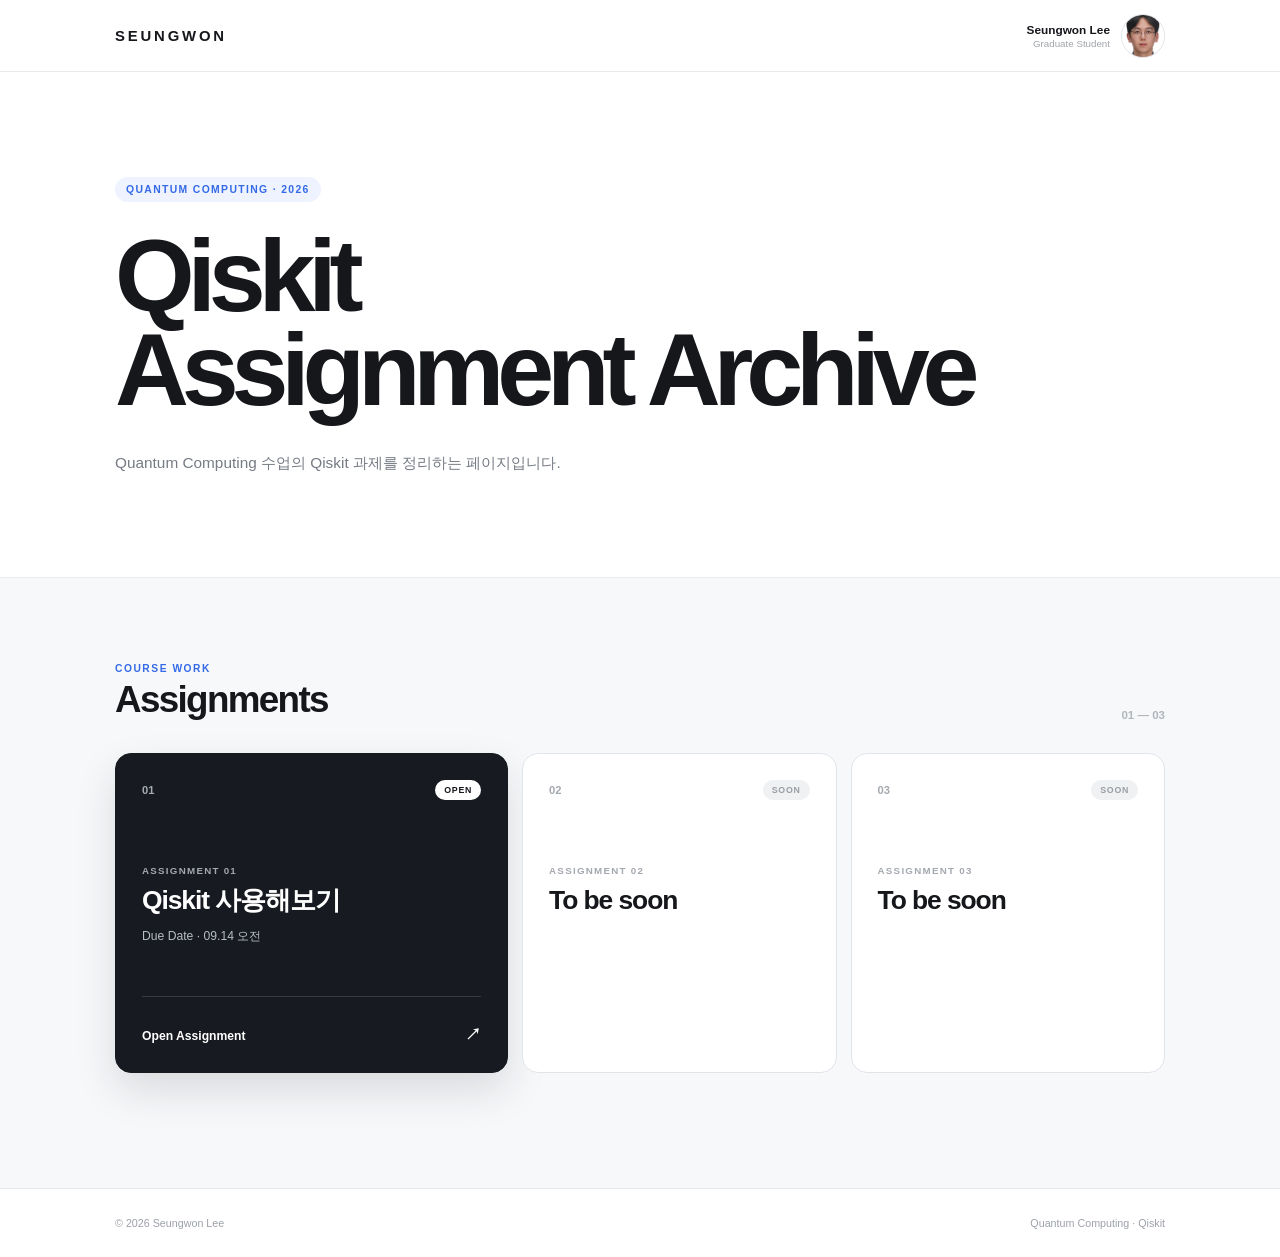
==== index.html @ e319494d "Add Qiskit assignment" ====
<!DOCTYPE html>
<html lang="ko">

<head>
    <meta charset="UTF-8">
    <meta name="viewport" content="width=device-width, initial-scale=1.0">

    <title>Seungwon Lee | Qiskit Assignment</title>

    <link rel="stylesheet" href="style.css">
</head>

<body>

<header class="header">

    <div class="header-inner">

        <a href="#" class="logo">
            SEUNGWON
        </a>

        <div class="mini-profile">

            <div class="mini-profile-text">
                <strong>Seungwon Lee</strong>
                <span>Graduate Student</span>
            </div>

            <img
                src="images/profile.jpg"
                alt="Seungwon Lee"
            >

        </div>

    </div>

</header>


<main>

    <!-- HERO -->

    <section class="hero">

        <div class="container">

            <div class="hero-badge">
                QUANTUM COMPUTING · 2026
            </div>

            <h1>
                Qiskit<br>
                Assignment Archive
            </h1>

            <p class="hero-description">
                Quantum Computing 수업의 Qiskit 과제를 정리하는 페이지입니다.
            </p>

        </div>

    </section>


    <!-- ASSIGNMENTS -->

    <section class="assignments">

        <div class="container">

            <div class="section-title">

                <div>
                    <p>COURSE WORK</p>
                    <h2>Assignments</h2>
                </div>

                <span>
                    01 — 03
                </span>

            </div>


            <div class="assignment-grid">


                <!-- ASSIGNMENT 01 -->

                <article class="assignment-card active">

                    <div class="card-header">

                        <span class="number">
                            01
                        </span>

                        <a
                            href="qiskit_assignment_01.pdf"
                            target="_blank"
                            class="status open"
                        >
                            OPEN
                        </a>

                    </div>


                    <div class="card-body">

                        <p class="assignment-label">
                            ASSIGNMENT 01
                        </p>

                        <h3>
                            Qiskit 사용해보기
                        </h3>

                        <p class="due">
                            Due Date · 09.14 오전
                        </p>

                    </div>


                    <a
                        href="qiskit_assignment_01.pdf"
                        target="_blank"
                        class="assignment-link"
                    >
                        Open Assignment
                        <span>↗</span>
                    </a>

                </article>


                <!-- ASSIGNMENT 02 -->

                <article class="assignment-card">

                    <div class="card-header">

                        <span class="number">
                            02
                        </span>

                        <span class="status">
                            SOON
                        </span>

                    </div>


                    <div class="card-body">

                        <p class="assignment-label">
                            ASSIGNMENT 02
                        </p>

                        <h3>
                            To be soon
                        </h3>

                    </div>

                </article>


                <!-- ASSIGNMENT 03 -->

                <article class="assignment-card">

                    <div class="card-header">

                        <span class="number">
                            03
                        </span>

                        <span class="status">
                            SOON
                        </span>

                    </div>


                    <div class="card-body">

                        <p class="assignment-label">
                            ASSIGNMENT 03
                        </p>

                        <h3>
                            To be soon
                        </h3>

                    </div>

                </article>


            </div>

        </div>

    </section>

</main>


<footer class="footer">

    <div class="container footer-inner">

        <span>
            © 2026 Seungwon Lee
        </span>

        <span>
            Quantum Computing · Qiskit
        </span>

    </div>

</footer>

</body>
</html>
---- style.css ----
/* ===========================
   RESET
=========================== */

* {
    margin: 0;
    padding: 0;
    box-sizing: border-box;
}

html {
    scroll-behavior: smooth;
}

body {
    font-family:
        -apple-system,
        BlinkMacSystemFont,
        "Pretendard",
        "Noto Sans KR",
        "Segoe UI",
        sans-serif;

    background: #f7f8fa;
    color: #15171b;

    -webkit-font-smoothing: antialiased;
}

a {
    text-decoration: none;
    color: inherit;
}

.container {
    width: min(1050px, calc(100% - 48px));
    margin: 0 auto;
}


/* ===========================
   HEADER
=========================== */

.header {
    height: 72px;

    background: rgba(255, 255, 255, 0.94);

    border-bottom: 1px solid #e7e9ed;

    display: flex;
    align-items: center;

    position: sticky;
    top: 0;

    z-index: 10;

    backdrop-filter: blur(12px);
}

.header-inner {
    width: min(1050px, calc(100% - 48px));
    margin: 0 auto;

    display: flex;
    align-items: center;
    justify-content: space-between;
}


/* LOGO */

.logo {
    font-size: 0.93rem;
    font-weight: 900;

    letter-spacing: 0.19em;
}


/* ===========================
   MINI PROFILE
=========================== */

.mini-profile {
    display: flex;
    align-items: center;

    gap: 11px;
}

.mini-profile img {
    width: 44px;
    height: 44px;

    object-fit: cover;

    border-radius: 50%;

    border: 1px solid #dfe2e7;
}

.mini-profile-text {
    text-align: right;

    display: flex;
    flex-direction: column;
}

.mini-profile-text strong {
    font-size: 0.74rem;

    font-weight: 750;
}

.mini-profile-text span {
    margin-top: 1px;

    color: #a0a4ab;

    font-size: 0.61rem;
}


/* ===========================
   HERO
=========================== */

.hero {
    padding: 105px 0 100px;

    background: #ffffff;

    border-bottom: 1px solid #e8eaed;
}

.hero-badge {
    width: fit-content;

    padding: 7px 11px;

    margin-bottom: 27px;

    border-radius: 100px;

    background: #eef3ff;

    color: #356ae6;

    font-size: 0.65rem;

    font-weight: 850;

    letter-spacing: 0.13em;
}

.hero h1 {
    max-width: 900px;

    font-size: clamp(
        4rem,
        8vw,
        7rem
    );

    line-height: 0.92;

    letter-spacing: -0.07em;

    font-weight: 850;
}

.hero-description {
    margin-top: 32px;

    max-width: 550px;

    color: #767b84;

    font-size: 0.96rem;

    line-height: 1.8;
}


/* ===========================
   ASSIGNMENTS SECTION
=========================== */

.assignments {
    padding: 85px 0 115px;
}

.section-title {
    display: flex;

    align-items: flex-end;
    justify-content: space-between;

    margin-bottom: 32px;
}

.section-title p {
    margin-bottom: 5px;

    color: #356ae6;

    font-size: 0.64rem;

    font-weight: 850;

    letter-spacing: 0.15em;
}

.section-title h2 {
    font-size: 2.3rem;

    letter-spacing: -0.045em;
}

.section-title > span {
    color: #b1b5bc;

    font-size: 0.72rem;

    font-weight: 700;
}


/* ===========================
   ASSIGNMENT GRID
=========================== */

.assignment-grid {
    display: grid;

    grid-template-columns:
        1.25fr 1fr 1fr;

    gap: 14px;
}


/* ===========================
   CARD
=========================== */

.assignment-card {
    min-height: 320px;

    padding: 26px;

    background: #ffffff;

    border: 1px solid #e1e4e8;

    border-radius: 16px;

    display: flex;
    flex-direction: column;

    transition:
        transform 0.2s ease,
        box-shadow 0.2s ease;
}

.assignment-card:hover {
    transform: translateY(-4px);

    box-shadow:
        0 14px 35px
        rgba(25, 35, 55, 0.07);
}


/* ACTIVE CARD */

.assignment-card.active {
    background: #171a20;

    color: #ffffff;

    border-color: #171a20;

    box-shadow:
        0 18px 40px
        rgba(25, 30, 40, 0.13);
}


/* ===========================
   CARD HEADER
=========================== */

.card-header {
    display: flex;

    justify-content: space-between;
    align-items: center;
}

.number {
    color: #a5a9b0;

    font-size: 0.7rem;

    font-weight: 750;
}

.status {
    padding: 5px 9px;

    border-radius: 100px;

    background: #f0f1f3;

    color: #999ea5;

    font-size: 0.55rem;

    font-weight: 850;

    letter-spacing: 0.08em;
}

.status.open {
    background: #ffffff;

    color: #15171b;
}


/* ===========================
   CARD BODY
=========================== */

.card-body {
    margin-top: 65px;
}

.assignment-label {
    margin-bottom: 8px;

    color: #a4a8af;

    font-size: 0.61rem;

    font-weight: 850;

    letter-spacing: 0.13em;
}

.card-body h3 {
    font-size: 1.65rem;

    line-height: 1.25;

    letter-spacing: -0.04em;
}

.due {
    margin-top: 11px;

    color: #b8bdc5;

    font-size: 0.76rem;
}


/* ===========================
   LINK
=========================== */

.assignment-link {
    margin-top: auto;

    padding-top: 28px;

    display: flex;

    justify-content: space-between;
    align-items: center;

    border-top:
        1px solid
        rgba(255, 255, 255, 0.14);

    color: #ffffff;

    font-size: 0.76rem;

    font-weight: 750;
}

.assignment-link span {
    font-size: 1rem;
}


/* ===========================
   FOOTER
=========================== */

.footer {
    padding: 28px 0;

    background: #ffffff;

    border-top: 1px solid #e5e7ea;
}

.footer-inner {
    display: flex;

    justify-content: space-between;

    color: #9ca0a7;

    font-size: 0.67rem;
}


/* ===========================
   TABLET
=========================== */

@media (max-width: 850px) {

    .assignment-grid {
        grid-template-columns: 1fr;
    }

    .assignment-card {
        min-height: 260px;
    }

}


/* ===========================
   MOBILE
=========================== */

@media (max-width: 600px) {

    .container,
    .header-inner {
        width: calc(100% - 32px);
    }

    .header {
        height: 64px;
    }

    .logo {
        font-size: 0.8rem;
    }

    .mini-profile-text {
        display: none;
    }

    .mini-profile img {
        width: 38px;
        height: 38px;
    }

    .hero {
        padding: 75px 0 70px;
    }

    .hero h1 {
        font-size: 3.55rem;
    }

    .hero-description {
        font-size: 0.86rem;
    }

    .assignments {
        padding: 65px 0 85px;
    }

    .section-title h2 {
        font-size: 1.9rem;
    }

    .assignment-card {
        min-height: 230px;

        padding: 22px;
    }

    .card-body {
        margin-top: 45px;
    }

    .footer-inner {
        flex-direction: column;

        gap: 4px;
    }

}
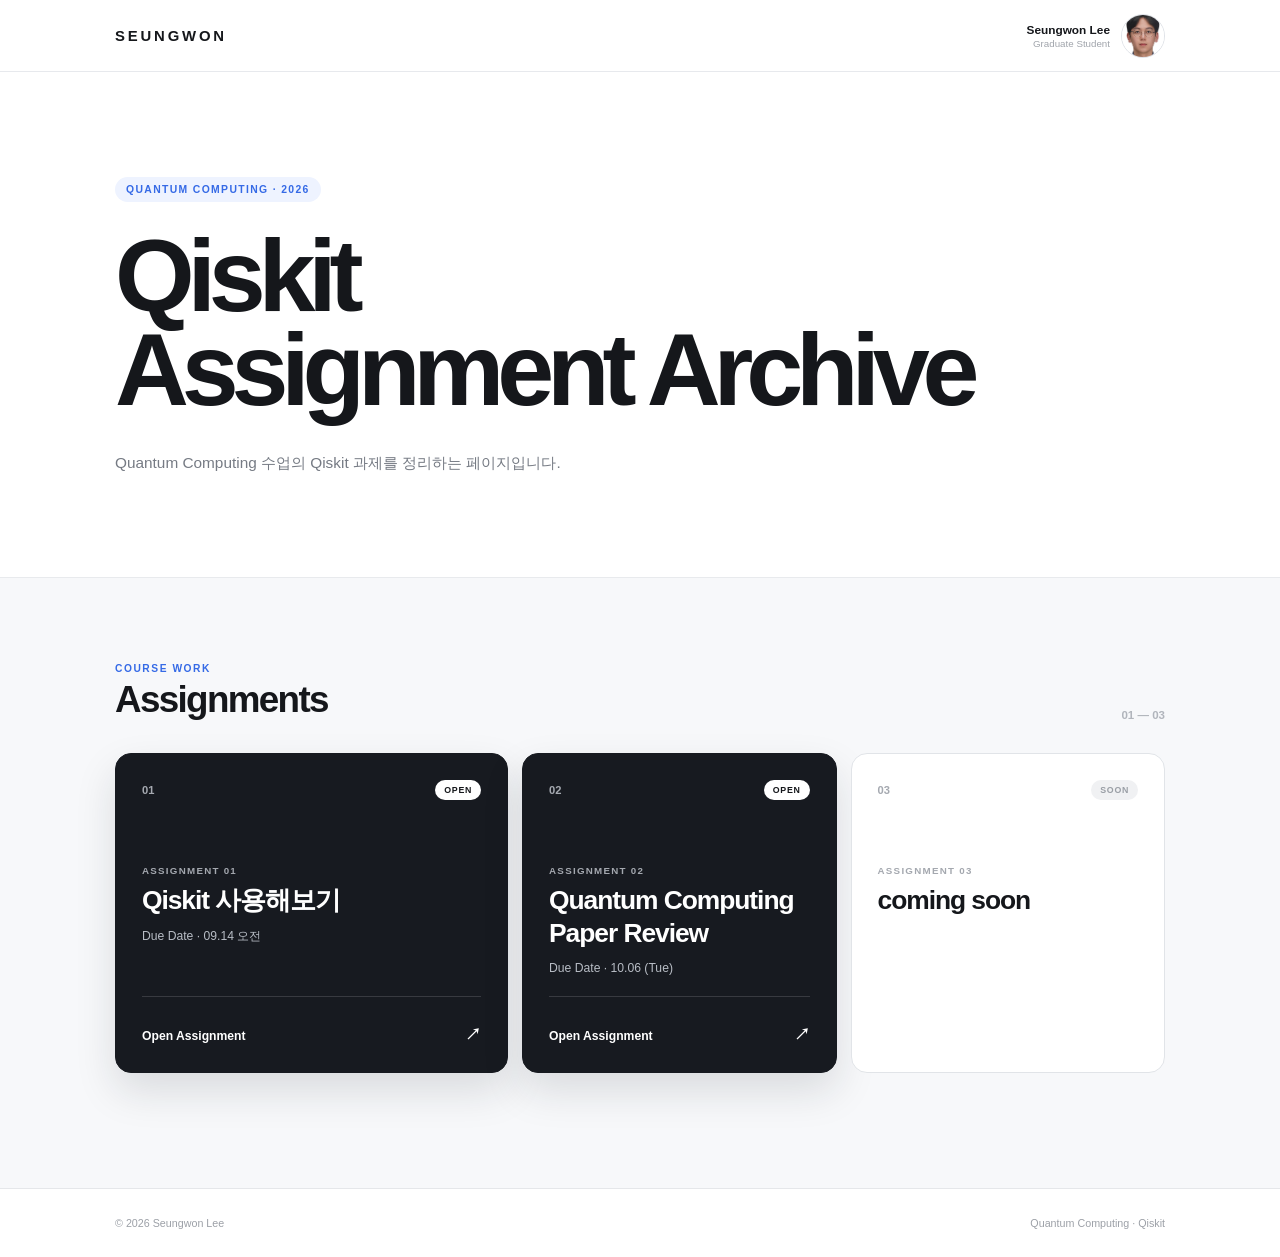
==== commit e07b75ef: "Update Assignment 02 paper review" ====
--- a/index.html
+++ b/index.html
@@ -140,7 +140,7 @@
 
                 <!-- ASSIGNMENT 02 -->
 
-                <article class="assignment-card">
+                <article class="assignment-card active">
 
                     <div class="card-header">
 
@@ -148,6 +148,57 @@
                             02
                         </span>
 
+                        <a
+                            href="quantum_paper_review.pdf"
+                            target="_blank"
+                            class="status open"
+                        >
+                            OPEN
+                        </a>
+
+                    </div>
+
+
+                    <div class="card-body">
+
+                        <p class="assignment-label">
+                            ASSIGNMENT 02
+                        </p>
+
+                        <h3>
+                            Quantum Computing<br>
+                            Paper Review
+                        </h3>
+
+                        <p class="due">
+                            Due Date · 10.06 (Tue)
+                        </p>
+
+                    </div>
+
+
+                    <a
+                        href="quantum_paper_review.pdf"
+                        target="_blank"
+                        class="assignment-link"
+                    >
+                        Open Assignment
+                        <span>↗</span>
+                    </a>
+
+                </article>
+
+
+                <!-- ASSIGNMENT 03 -->
+
+                <article class="assignment-card">
+
+                    <div class="card-header">
+
+                        <span class="number">
+                            03
+                        </span>
+
                         <span class="status">
                             SOON
                         </span>
@@ -158,43 +209,11 @@
                     <div class="card-body">
 
                         <p class="assignment-label">
-                            ASSIGNMENT 02
+                            ASSIGNMENT 03
                         </p>
 
                         <h3>
-                            To be soon
-                        </h3>
-
-                    </div>
-
-                </article>
-
-
-                <!-- ASSIGNMENT 03 -->
-
-                <article class="assignment-card">
-
-                    <div class="card-header">
-
-                        <span class="number">
-                            03
-                        </span>
-
-                        <span class="status">
-                            SOON
-                        </span>
-
-                    </div>
-
-
-                    <div class="card-body">
-
-                        <p class="assignment-label">
-                            ASSIGNMENT 03
-                        </p>
-
-                        <h3>
-                            To be soon
+                            coming soon
                         </h3>
 
                     </div>
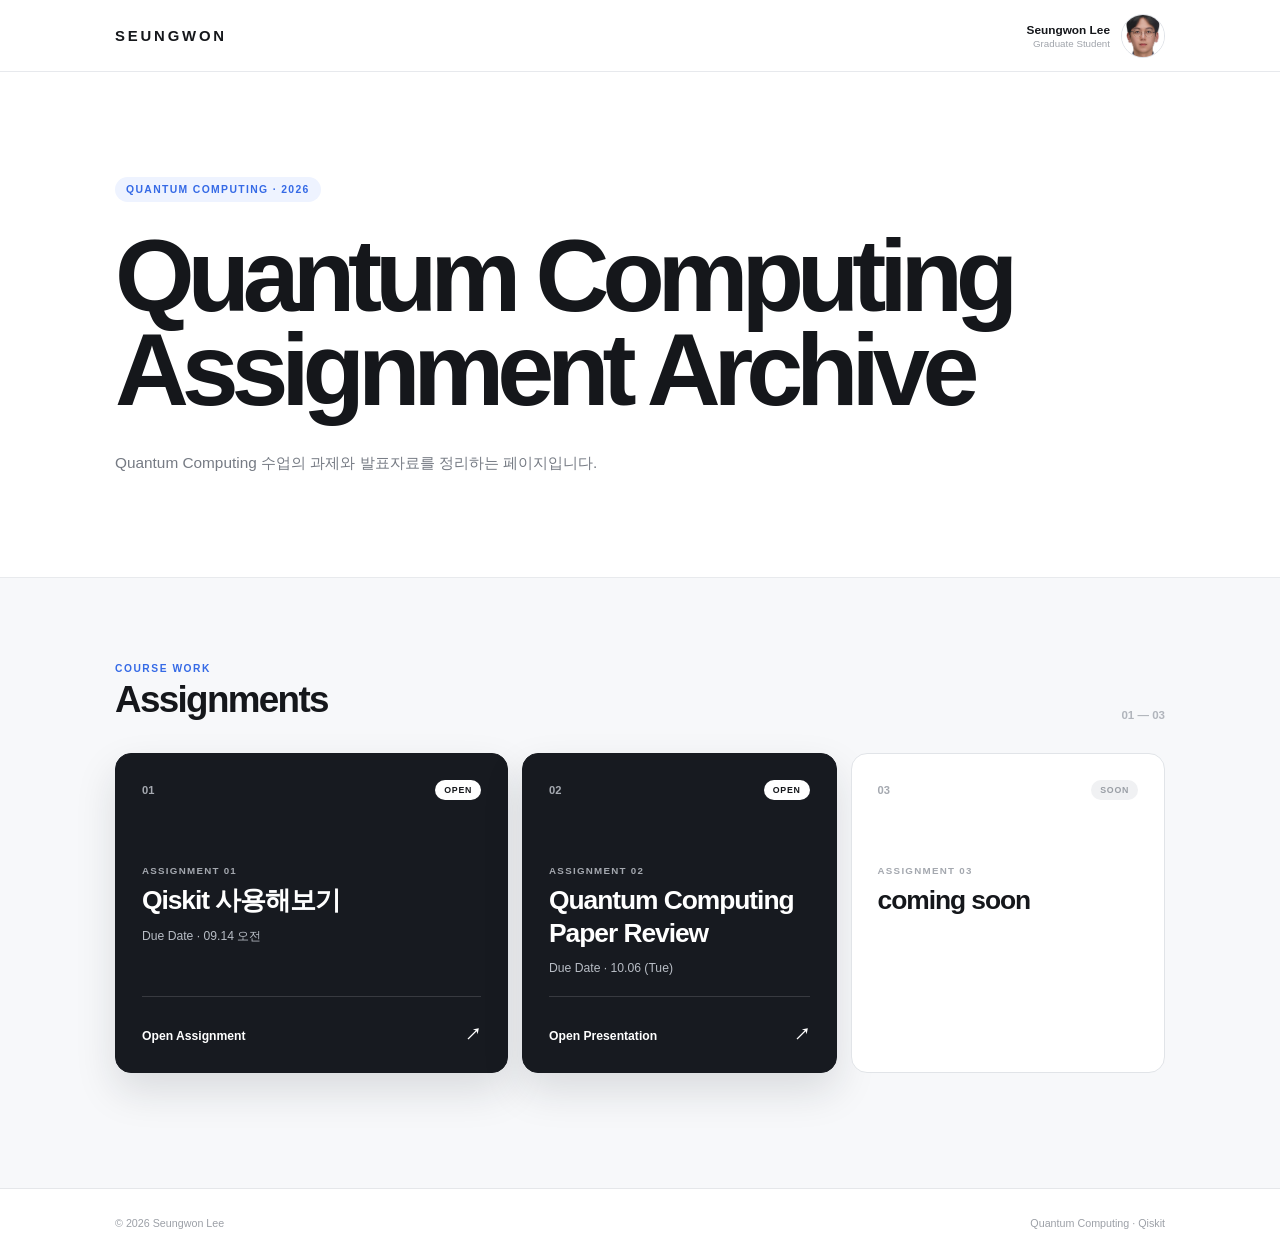
==== commit 1fab589d: "Update Assignment 02 PDF" ====
--- a/index.html
+++ b/index.html
@@ -5,7 +5,7 @@
     <meta charset="UTF-8">
     <meta name="viewport" content="width=device-width, initial-scale=1.0">
 
-    <title>Seungwon Lee | Qiskit Assignment</title>
+    <title>Seungwon Lee | Quantum Computing</title>
 
     <link rel="stylesheet" href="style.css">
 </head>
@@ -52,12 +52,12 @@
             </div>
 
             <h1>
-                Qiskit<br>
+                Quantum Computing<br>
                 Assignment Archive
             </h1>
 
             <p class="hero-description">
-                Quantum Computing 수업의 Qiskit 과제를 정리하는 페이지입니다.
+                Quantum Computing 수업의 과제와 발표자료를 정리하는 페이지입니다.
             </p>
 
         </div>
@@ -182,7 +182,7 @@
                         target="_blank"
                         class="assignment-link"
                     >
-                        Open Assignment
+                        Open Presentation
                         <span>↗</span>
                     </a>
 
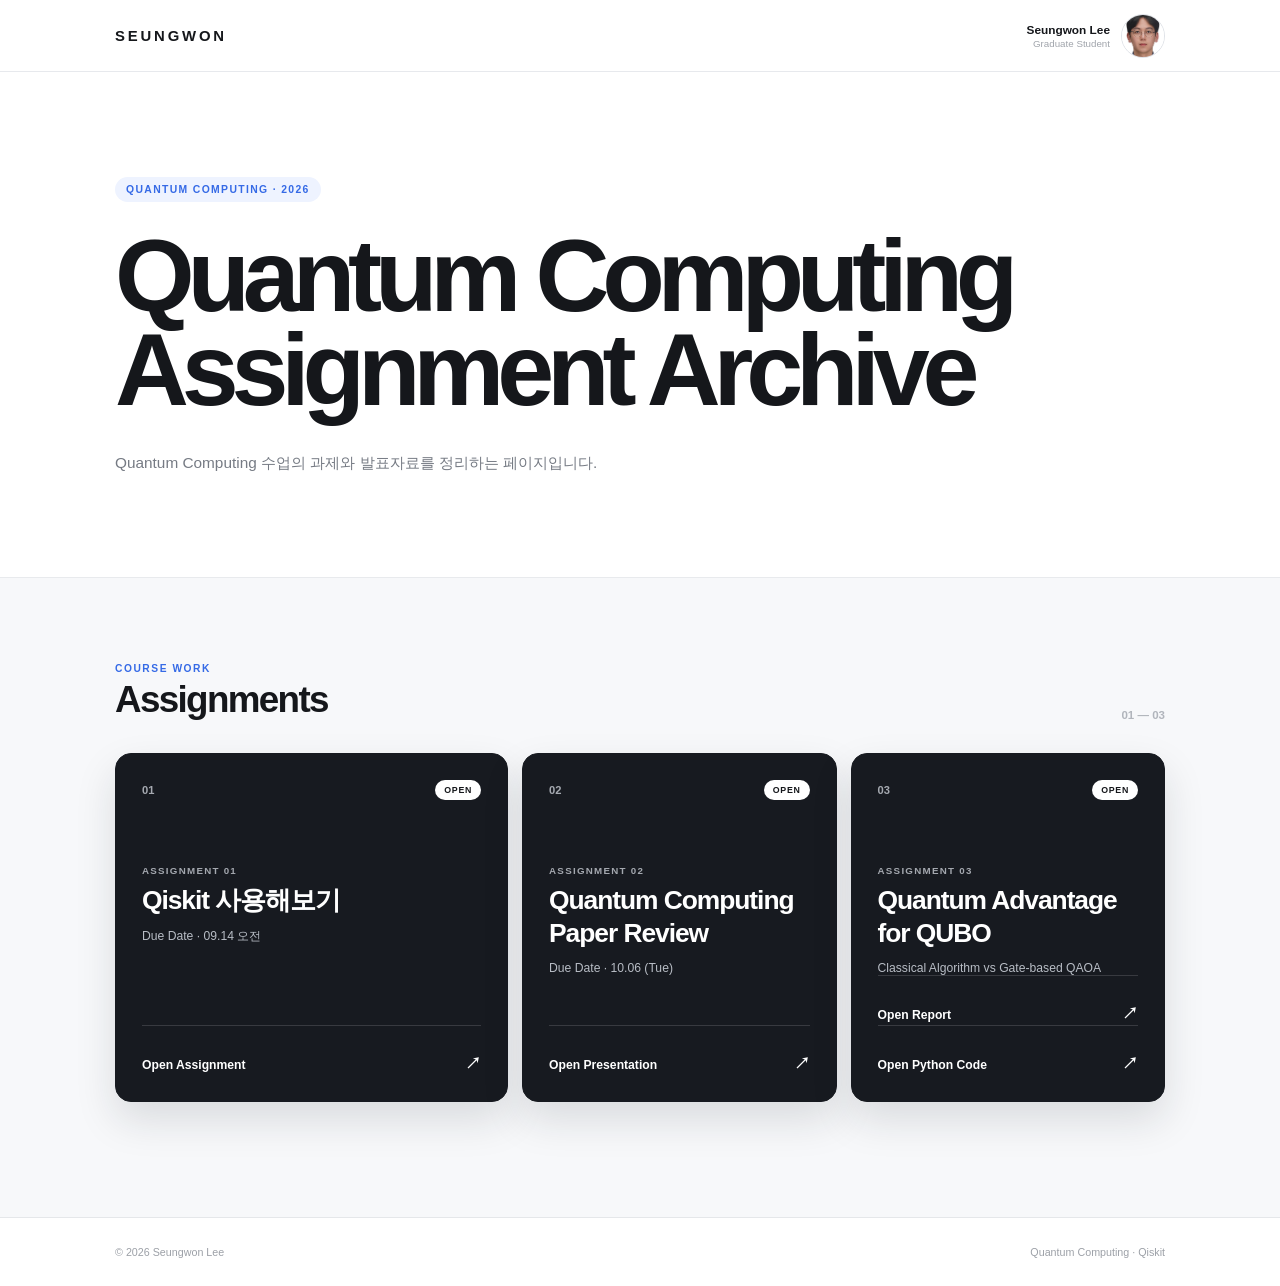
==== commit e939493a: "Modify assignment card for Assignment 03 Updated assignment card to reflect new status and details." ====
--- a/index.html
+++ b/index.html
@@ -191,7 +191,7 @@
 
                 <!-- ASSIGNMENT 03 -->
 
-                <article class="assignment-card">
+                <article class="assignment-card active">
 
                     <div class="card-header">
 
@@ -199,9 +199,13 @@
                             03
                         </span>
 
-                        <span class="status">
-                            SOON
-                        </span>
+                        <a
+                            href="homework3_report.pdf"
+                            target="_blank"
+                            class="status open"
+                        >
+                            OPEN
+                        </a>
 
                     </div>
 
@@ -213,10 +217,34 @@
                         </p>
 
                         <h3>
-                            coming soon
+                            Quantum Advantage<br>
+                            for QUBO
                         </h3>
 
-                    </div>
+                        <p class="due">
+                            Classical Algorithm vs Gate-based QAOA
+                        </p>
+
+                    </div>
+
+
+                    <a
+                        href="homework3_report.pdf"
+                        target="_blank"
+                        class="assignment-link"
+                    >
+                        Open Report
+                        <span>↗</span>
+                    </a>
+
+                    <a
+                        href="homework3_code.py"
+                        target="_blank"
+                        class="assignment-link"
+                    >
+                        Open Python Code
+                        <span>↗</span>
+                    </a>
 
                 </article>
 
@@ -247,4 +275,4 @@
 </footer>
 
 </body>
-</html>+</html>
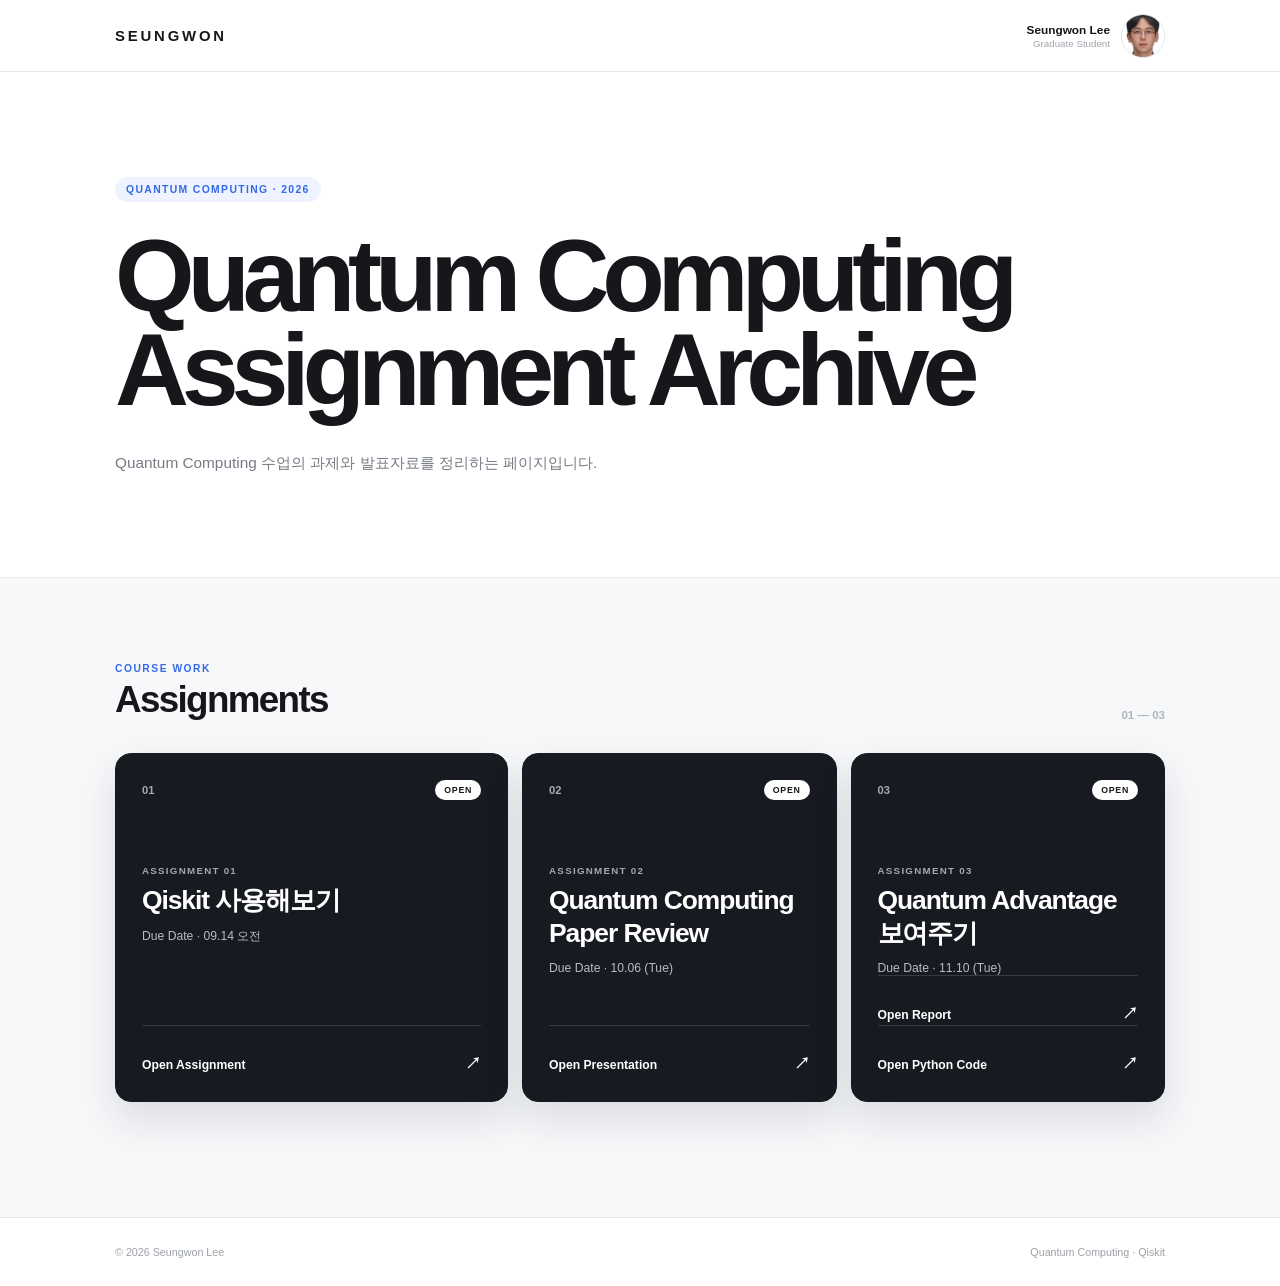
==== commit d77f0935: "Update index.html" ====
--- a/index.html
+++ b/index.html
@@ -191,64 +191,62 @@
 
                 <!-- ASSIGNMENT 03 -->
 
-                <article class="assignment-card active">
-
-                    <div class="card-header">
-
-                        <span class="number">
-                            03
-                        </span>
-
-                        <a
-                            href="homework3_report.pdf"
-                            target="_blank"
-                            class="status open"
-                        >
-                            OPEN
-                        </a>
-
-                    </div>
-
-
-                    <div class="card-body">
-
-                        <p class="assignment-label">
-                            ASSIGNMENT 03
-                        </p>
-
-                        <h3>
-                            Quantum Advantage<br>
-                            for QUBO
-                        </h3>
-
-                        <p class="due">
-                            Classical Algorithm vs Gate-based QAOA
-                        </p>
-
-                    </div>
-
-
-                    <a
-                        href="homework3_report.pdf"
-                        target="_blank"
-                        class="assignment-link"
-                    >
-                        Open Report
-                        <span>↗</span>
-                    </a>
-
-                    <a
-                        href="homework3_code.py"
-                        target="_blank"
-                        class="assignment-link"
-                    >
-                        Open Python Code
-                        <span>↗</span>
-                    </a>
-
-                </article>
-
-
+<article class="assignment-card active">
+
+    <div class="card-header">
+
+        <span class="number">
+            03
+        </span>
+
+        <a
+            href="homework3_report.pdf"
+            target="_blank"
+            class="status open"
+        >
+            OPEN
+        </a>
+
+    </div>
+
+
+    <div class="card-body">
+
+        <p class="assignment-label">
+            ASSIGNMENT 03
+        </p>
+
+        <h3>
+            Quantum Advantage<br>
+            보여주기
+        </h3>
+
+        <p class="due">
+            Due Date · 11.10 (Tue)
+        </p>
+
+    </div>
+
+
+    <a
+        href="homework3_report.pdf"
+        target="_blank"
+        class="assignment-link"
+    >
+        Open Report
+        <span>↗</span>
+    </a>
+
+    <a
+        href="homework3_code.py"
+        target="_blank"
+        class="assignment-link"
+    >
+        Open Python Code
+        <span>↗</span>
+    </a>
+
+</article>
             </div>
 
         </div>
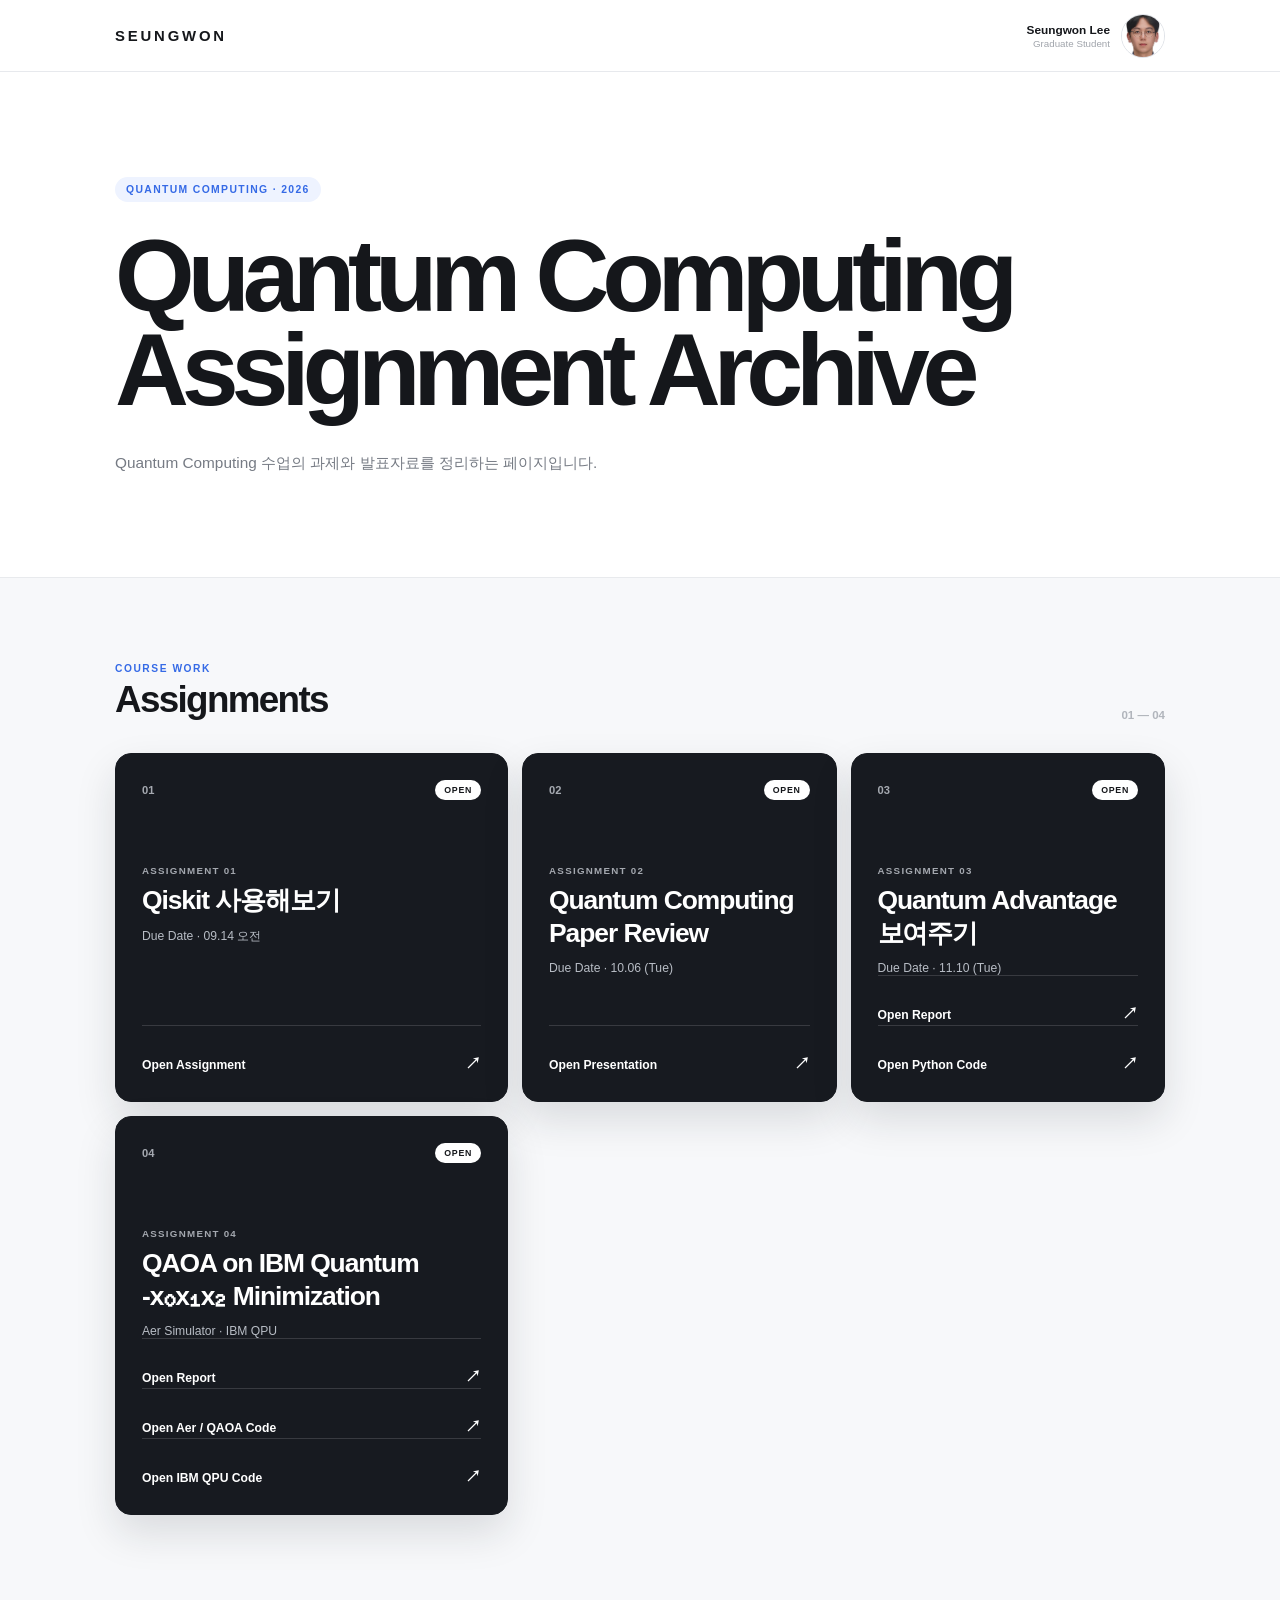
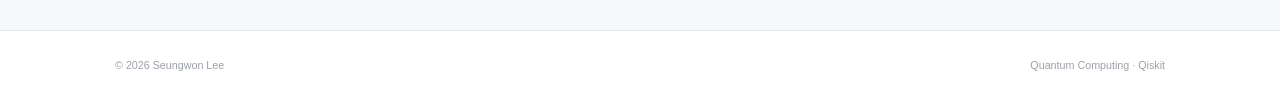
==== commit 21bf731d: "Update index.html" ====
--- a/index.html
+++ b/index.html
@@ -79,7 +79,7 @@
                 </div>
 
                 <span>
-                    01 — 03
+                    01 — 04
                 </span>
 
             </div>
@@ -191,62 +191,133 @@
 
                 <!-- ASSIGNMENT 03 -->
 
-<article class="assignment-card active">
-
-    <div class="card-header">
-
-        <span class="number">
-            03
-        </span>
-
-        <a
-            href="homework3_report.pdf"
-            target="_blank"
-            class="status open"
-        >
-            OPEN
-        </a>
-
-    </div>
-
-
-    <div class="card-body">
-
-        <p class="assignment-label">
-            ASSIGNMENT 03
-        </p>
-
-        <h3>
-            Quantum Advantage<br>
-            보여주기
-        </h3>
-
-        <p class="due">
-            Due Date · 11.10 (Tue)
-        </p>
-
-    </div>
-
-
-    <a
-        href="homework3_report.pdf"
-        target="_blank"
-        class="assignment-link"
-    >
-        Open Report
-        <span>↗</span>
-    </a>
-
-    <a
-        href="homework3_code.py"
-        target="_blank"
-        class="assignment-link"
-    >
-        Open Python Code
-        <span>↗</span>
-    </a>
-
-</article>
+                <article class="assignment-card active">
+
+                    <div class="card-header">
+
+                        <span class="number">
+                            03
+                        </span>
+
+                        <a
+                            href="homework3_report.pdf"
+                            target="_blank"
+                            class="status open"
+                        >
+                            OPEN
+                        </a>
+
+                    </div>
+
+
+                    <div class="card-body">
+
+                        <p class="assignment-label">
+                            ASSIGNMENT 03
+                        </p>
+
+                        <h3>
+                            Quantum Advantage<br>
+                            보여주기
+                        </h3>
+
+                        <p class="due">
+                            Due Date · 11.10 (Tue)
+                        </p>
+
+                    </div>
+
+
+                    <a
+                        href="homework3_report.pdf"
+                        target="_blank"
+                        class="assignment-link"
+                    >
+                        Open Report
+                        <span>↗</span>
+                    </a>
+
+                    <a
+                        href="homework3_code.py"
+                        target="_blank"
+                        class="assignment-link"
+                    >
+                        Open Python Code
+                        <span>↗</span>
+                    </a>
+
+                </article>
+
+
+                <!-- ASSIGNMENT 04 -->
+
+                <article class="assignment-card active">
+
+                    <div class="card-header">
+
+                        <span class="number">
+                            04
+                        </span>
+
+                        <a
+                            href="qaoa_ibm_quantum_report.pdf"
+                            target="_blank"
+                            class="status open"
+                        >
+                            OPEN
+                        </a>
+
+                    </div>
+
+
+                    <div class="card-body">
+
+                        <p class="assignment-label">
+                            ASSIGNMENT 04
+                        </p>
+
+                        <h3>
+                            QAOA on IBM Quantum<br>
+                            -x₀x₁x₂ Minimization
+                        </h3>
+
+                        <p class="due">
+                            Aer Simulator · IBM QPU
+                        </p>
+
+                    </div>
+
+
+                    <a
+                        href="qaoa_ibm_quantum_report.pdf"
+                        target="_blank"
+                        class="assignment-link"
+                    >
+                        Open Report
+                        <span>↗</span>
+                    </a>
+
+                    <a
+                        href="hw_qaoa_x0x1x2.py"
+                        target="_blank"
+                        class="assignment-link"
+                    >
+                        Open Aer / QAOA Code
+                        <span>↗</span>
+                    </a>
+
+                    <a
+                        href="ibm_qpu_run.py"
+                        target="_blank"
+                        class="assignment-link"
+                    >
+                        Open IBM QPU Code
+                        <span>↗</span>
+                    </a>
+
+                </article>
+
+
             </div>
 
         </div>
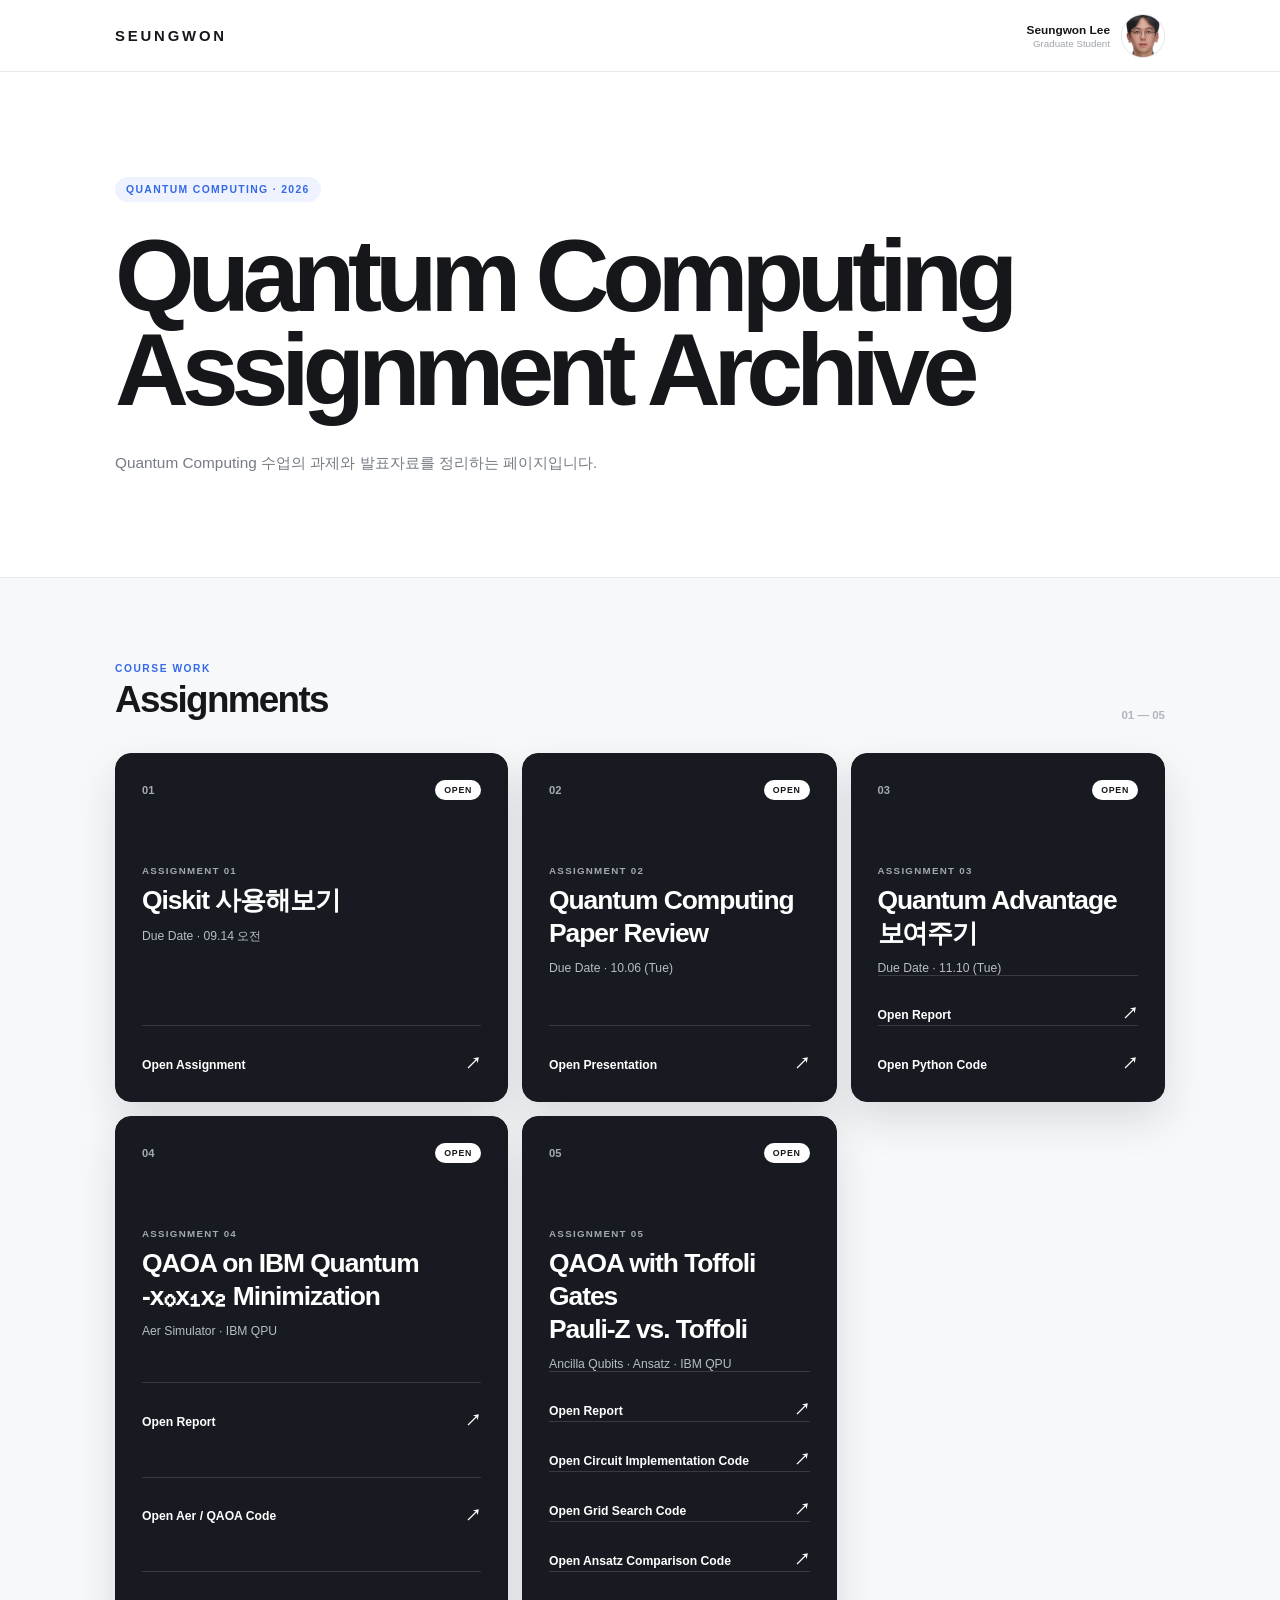
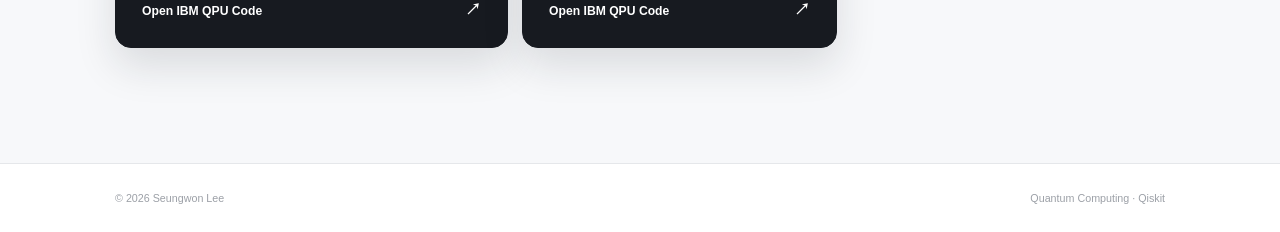
==== commit abc475bf: "Update index.html" ====
--- a/index.html
+++ b/index.html
@@ -1,3 +1,4 @@
+
 <!DOCTYPE html>
 <html lang="ko">
 
@@ -13,7 +14,6 @@
 <body>
 
 <header class="header">
-
     <div class="header-inner">
 
         <a href="#" class="logo">
@@ -21,7 +21,6 @@
         </a>
 
         <div class="mini-profile">
-
             <div class="mini-profile-text">
                 <strong>Seungwon Lee</strong>
                 <span>Graduate Student</span>
@@ -31,20 +30,16 @@
                 src="images/profile.jpg"
                 alt="Seungwon Lee"
             >
-
         </div>
 
     </div>
-
 </header>
 
-
 <main>
 
     <!-- HERO -->
 
     <section class="hero">
-
         <div class="container">
 
             <div class="hero-badge">
@@ -61,27 +56,23 @@
             </p>
 
         </div>
-
     </section>
 
 
     <!-- ASSIGNMENTS -->
 
     <section class="assignments">
-
         <div class="container">
 
             <div class="section-title">
-
                 <div>
                     <p>COURSE WORK</p>
                     <h2>Assignments</h2>
                 </div>
 
                 <span>
-                    01 — 04
+                    01 — 05
                 </span>
-
             </div>
 
 
@@ -93,10 +84,7 @@
                 <article class="assignment-card active">
 
                     <div class="card-header">
-
-                        <span class="number">
-                            01
-                        </span>
+                        <span class="number">01</span>
 
                         <a
                             href="qiskit_assignment_01.pdf"
@@ -105,9 +93,7 @@
                         >
                             OPEN
                         </a>
-
-                    </div>
-
+                    </div>
 
                     <div class="card-body">
 
@@ -125,7 +111,6 @@
 
                     </div>
 
-
                     <a
                         href="qiskit_assignment_01.pdf"
                         target="_blank"
@@ -143,10 +128,7 @@
                 <article class="assignment-card active">
 
                     <div class="card-header">
-
-                        <span class="number">
-                            02
-                        </span>
+                        <span class="number">02</span>
 
                         <a
                             href="quantum_paper_review.pdf"
@@ -155,9 +137,7 @@
                         >
                             OPEN
                         </a>
-
-                    </div>
-
+                    </div>
 
                     <div class="card-body">
 
@@ -176,7 +156,6 @@
 
                     </div>
 
-
                     <a
                         href="quantum_paper_review.pdf"
                         target="_blank"
@@ -194,10 +173,7 @@
                 <article class="assignment-card active">
 
                     <div class="card-header">
-
-                        <span class="number">
-                            03
-                        </span>
+                        <span class="number">03</span>
 
                         <a
                             href="homework3_report.pdf"
@@ -206,9 +182,7 @@
                         >
                             OPEN
                         </a>
-
-                    </div>
-
+                    </div>
 
                     <div class="card-body">
 
@@ -227,7 +201,6 @@
 
                     </div>
 
-
                     <a
                         href="homework3_report.pdf"
                         target="_blank"
@@ -254,10 +227,7 @@
                 <article class="assignment-card active">
 
                     <div class="card-header">
-
-                        <span class="number">
-                            04
-                        </span>
+                        <span class="number">04</span>
 
                         <a
                             href="qaoa_ibm_quantum_report.pdf"
@@ -266,9 +236,7 @@
                         >
                             OPEN
                         </a>
-
-                    </div>
-
+                    </div>
 
                     <div class="card-body">
 
@@ -287,7 +255,6 @@
 
                     </div>
 
-
                     <a
                         href="qaoa_ibm_quantum_report.pdf"
                         target="_blank"
@@ -318,10 +285,90 @@
                 </article>
 
 
+                <!-- ASSIGNMENT 05 -->
+
+                <article class="assignment-card active">
+
+                    <div class="card-header">
+                        <span class="number">05</span>
+
+                        <a
+                            href="qaoa_ibm_quantum_report-2.pdf"
+                            target="_blank"
+                            class="status open"
+                        >
+                            OPEN
+                        </a>
+                    </div>
+
+                    <div class="card-body">
+
+                        <p class="assignment-label">
+                            ASSIGNMENT 05
+                        </p>
+
+                        <h3>
+                            QAOA with Toffoli Gates<br>
+                            Pauli-Z vs. Toffoli
+                        </h3>
+
+                        <p class="due">
+                            Ancilla Qubits · Ansatz · IBM QPU
+                        </p>
+
+                    </div>
+
+                    <a
+                        href="qaoa_ibm_quantum_report-2.pdf"
+                        target="_blank"
+                        class="assignment-link"
+                    >
+                        Open Report
+                        <span>↗</span>
+                    </a>
+
+                    <a
+                        href="hw_qaoa_toffoli_step1.py"
+                        target="_blank"
+                        class="assignment-link"
+                    >
+                        Open Circuit Implementation Code
+                        <span>↗</span>
+                    </a>
+
+                    <a
+                        href="hw_qaoa_toffoli_step2.py"
+                        target="_blank"
+                        class="assignment-link"
+                    >
+                        Open Grid Search Code
+                        <span>↗</span>
+                    </a>
+
+                    <a
+                        href="hw_qaoa_toffoli_step3.py"
+                        target="_blank"
+                        class="assignment-link"
+                    >
+                        Open Ansatz Comparison Code
+                        <span>↗</span>
+                    </a>
+
+                    <a
+                        href="hw_qaoa_toffoli_step4.py"
+                        target="_blank"
+                        class="assignment-link"
+                    >
+                        Open IBM QPU Code
+                        <span>↗</span>
+                    </a>
+
+                </article>
+
+
             </div>
 
         </div>
-
     </section>
 
 </main>
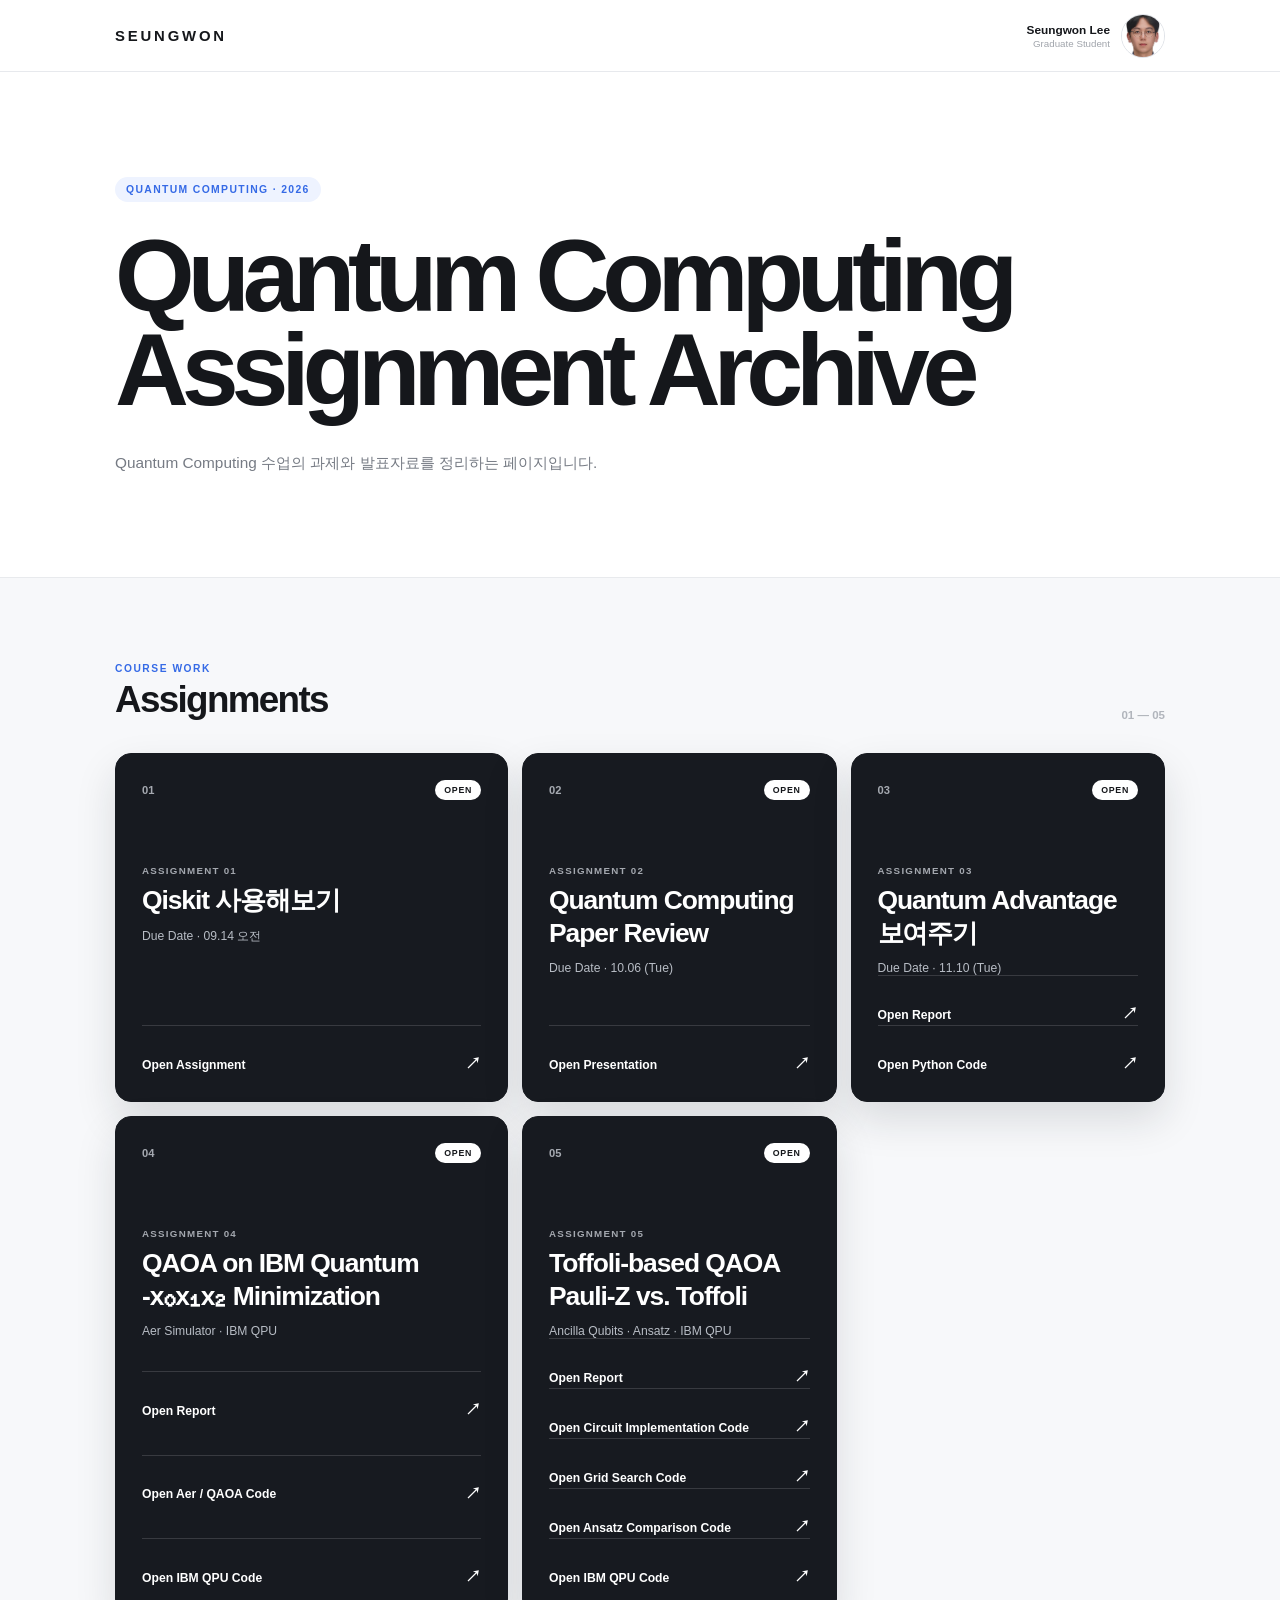
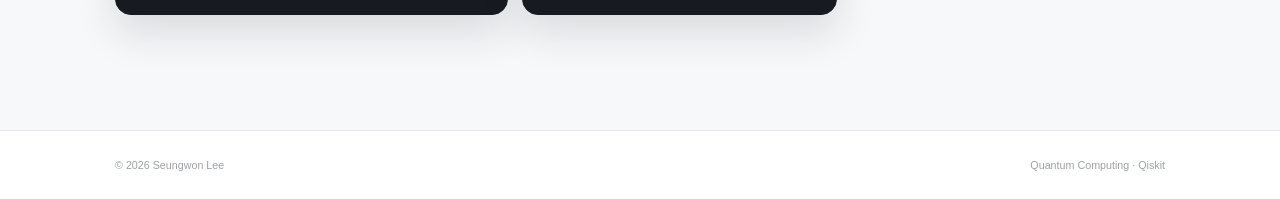
==== commit 696c5de0: "Update index.html" ====
--- a/index.html
+++ b/index.html
@@ -14,6 +14,7 @@
 <body>
 
 <header class="header">
+
     <div class="header-inner">
 
         <a href="#" class="logo">
@@ -33,13 +34,16 @@
         </div>
 
     </div>
+
 </header>
 
+
 <main>
 
     <!-- HERO -->
 
     <section class="hero">
+
         <div class="container">
 
             <div class="hero-badge">
@@ -56,15 +60,18 @@
             </p>
 
         </div>
+
     </section>
 
 
     <!-- ASSIGNMENTS -->
 
     <section class="assignments">
+
         <div class="container">
 
             <div class="section-title">
+
                 <div>
                     <p>COURSE WORK</p>
                     <h2>Assignments</h2>
@@ -73,6 +80,7 @@
                 <span>
                     01 — 05
                 </span>
+
             </div>
 
 
@@ -84,6 +92,7 @@
                 <article class="assignment-card active">
 
                     <div class="card-header">
+
                         <span class="number">01</span>
 
                         <a
@@ -93,6 +102,7 @@
                         >
                             OPEN
                         </a>
+
                     </div>
 
                     <div class="card-body">
@@ -128,6 +138,7 @@
                 <article class="assignment-card active">
 
                     <div class="card-header">
+
                         <span class="number">02</span>
 
                         <a
@@ -137,6 +148,7 @@
                         >
                             OPEN
                         </a>
+
                     </div>
 
                     <div class="card-body">
@@ -173,6 +185,7 @@
                 <article class="assignment-card active">
 
                     <div class="card-header">
+
                         <span class="number">03</span>
 
                         <a
@@ -182,6 +195,7 @@
                         >
                             OPEN
                         </a>
+
                     </div>
 
                     <div class="card-body">
@@ -227,6 +241,7 @@
                 <article class="assignment-card active">
 
                     <div class="card-header">
+
                         <span class="number">04</span>
 
                         <a
@@ -236,6 +251,7 @@
                         >
                             OPEN
                         </a>
+
                     </div>
 
                     <div class="card-body">
@@ -290,15 +306,17 @@
                 <article class="assignment-card active">
 
                     <div class="card-header">
+
                         <span class="number">05</span>
 
                         <a
-                            href="qaoa_ibm_quantum_report-2.pdf"
+                            href="assignment05/qaoa_ibm_quantum_report-2.pdf"
                             target="_blank"
                             class="status open"
                         >
                             OPEN
                         </a>
+
                     </div>
 
                     <div class="card-body">
@@ -308,7 +326,7 @@
                         </p>
 
                         <h3>
-                            QAOA with Toffoli Gates<br>
+                            Toffoli-based QAOA<br>
                             Pauli-Z vs. Toffoli
                         </h3>
 
@@ -319,7 +337,7 @@
                     </div>
 
                     <a
-                        href="qaoa_ibm_quantum_report-2.pdf"
+                        href="assignment05/qaoa_ibm_quantum_report-2.pdf"
                         target="_blank"
                         class="assignment-link"
                     >
@@ -328,7 +346,7 @@
                     </a>
 
                     <a
-                        href="hw_qaoa_toffoli_step1.py"
+                        href="assignment05/hw_qaoa_toffoli_step1.py"
                         target="_blank"
                         class="assignment-link"
                     >
@@ -337,7 +355,7 @@
                     </a>
 
                     <a
-                        href="hw_qaoa_toffoli_step2.py"
+                        href="assignment05/hw_qaoa_toffoli_step2.py"
                         target="_blank"
                         class="assignment-link"
                     >
@@ -346,7 +364,7 @@
                     </a>
 
                     <a
-                        href="hw_qaoa_toffoli_step3.py"
+                        href="assignment05/hw_qaoa_toffoli_step3.py"
                         target="_blank"
                         class="assignment-link"
                     >
@@ -355,7 +373,7 @@
                     </a>
 
                     <a
-                        href="hw_qaoa_toffoli_step4.py"
+                        href="assignment05/hw_qaoa_toffoli_step4.py"
                         target="_blank"
                         class="assignment-link"
                     >
@@ -369,6 +387,7 @@
             </div>
 
         </div>
+
     </section>
 
 </main>
